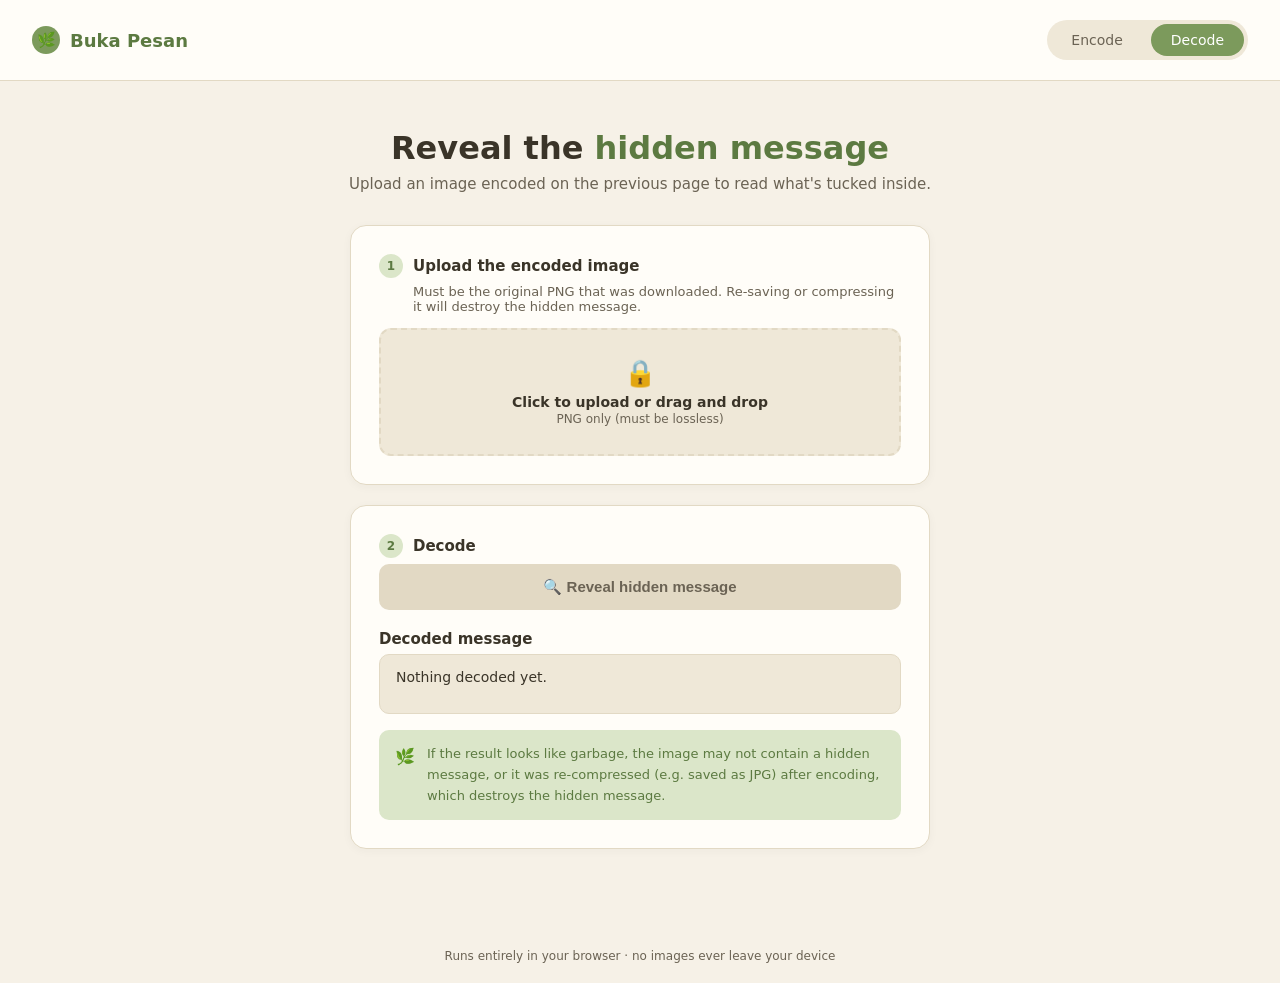
==== decode.html @ 11adced4 "my love" ====
<!DOCTYPE html>
<html lang="en">
<head>
<meta charset="UTF-8">
<meta name="viewport" content="width=device-width, initial-scale=1.0">
<title>Mau lihat pesan?</title>
<link rel="stylesheet" href="style.css">
</head>
<body>

<div class="topbar">
  <a href="encode.html" class="brand"><span class="leaf">&#127807;</span> Buka Pesan</a>
  <div class="nav">
    <a href="encode.html">Encode</a>
    <a href="decode.html" class="active">Decode</a>
  </div>
</div>

<div class="hero">
  <h1>Reveal the <span class="accent">hidden message</span></h1>
  <p>Upload an image encoded on the previous page to read what's tucked inside.</p>
</div>

<div class="container">

  <div class="card">
    <div class="step-label"><span class="step-num">1</span> Upload the encoded image</div>
    <p class="step-hint">Must be the original PNG that was downloaded. Re-saving or compressing it will destroy the hidden message.</p>

    <div class="dropzone" id="dropzone">
      <div class="icon">&#128274;</div>
      <div class="main-text">Click to upload or drag and drop</div>
      <div class="sub-text">PNG only (must be lossless)</div>
    </div>
    <input type="file" id="fileInput" accept="image/png" style="display:none;">

    <div class="preview-wrap" id="previewWrap">
      <img id="previewImg" alt="Uploaded preview">
      <div class="file-meta">
        <span id="fileMeta"></span>
        <button class="remove-btn" id="removeBtn">Remove</button>
      </div>
    </div>
  </div>

  <div class="card">
    <div class="step-label"><span class="step-num">2</span> Decode</div>
    <button class="btn-primary" id="decodeBtn" disabled>&#128269; Reveal hidden message</button>

    <div class="step-label" style="margin-top:20px;">Decoded message</div>
    <div class="result-box" id="resultBox">Nothing decoded yet.</div>

    <div class="info-box">
      <span class="i-icon">&#127807;</span>
      <span>If the result looks like garbage, the image may not contain a hidden message, or it was re-compressed (e.g. saved as JPG) after encoding, which destroys the hidden message.</span>
    </div>
  </div>

</div>

<div class="made-with">Runs entirely in your browser · no images ever leave your device</div>

<canvas id="workCanvas" style="display:none;"></canvas>

<script src="script.js"></script>
<script>
  const dropzone = document.getElementById('dropzone');
  const fileInput = document.getElementById('fileInput');
  const previewWrap = document.getElementById('previewWrap');
  const previewImg = document.getElementById('previewImg');
  const fileMeta = document.getElementById('fileMeta');
  const removeBtn = document.getElementById('removeBtn');
  const decodeBtn = document.getElementById('decodeBtn');
  const resultBox = document.getElementById('resultBox');
  const workCanvas = document.getElementById('workCanvas');

  let currentImage = null;

  setupDropzone(dropzone, fileInput, handleFile);

  function handleFile(file) {
    loadImageFile(file, (img, f) => {
      currentImage = img;
      previewImg.src = img.src;
      fileMeta.textContent = `${f.name} · ${img.width}×${img.height} · ${formatBytes(f.size)}`;
      previewWrap.classList.add('show');
      dropzone.style.display = 'none';
      decodeBtn.disabled = false;
      resultBox.textContent = 'Nothing decoded yet.';
      resultBox.classList.remove('success');
    });
  }

  removeBtn.addEventListener('click', () => {
    currentImage = null;
    fileInput.value = '';
    previewWrap.classList.remove('show');
    dropzone.style.display = 'block';
    decodeBtn.disabled = true;
    resultBox.textContent = 'Nothing decoded yet.';
    resultBox.classList.remove('success');
  });

  decodeBtn.addEventListener('click', () => {
    if (!currentImage) return;
    workCanvas.width = currentImage.width;
    workCanvas.height = currentImage.height;
    const ctx = workCanvas.getContext('2d');
    ctx.drawImage(currentImage, 0, 0);
    const imageData = ctx.getImageData(0, 0, workCanvas.width, workCanvas.height);
    const msg = decodeMessageFromImageData(imageData);

    if (msg) {
      resultBox.textContent = msg;
      resultBox.classList.add('success');
    } else {
      resultBox.textContent = 'No hidden message found in this image.';
      resultBox.classList.remove('success');
    }
  });
</script>

<script src="cyber.js"></script>

</body>
</html>
---- style.css ----
:root {
  --bg: #f6f1e7;
  --bg-soft: #efe8d8;
  --card: #fffdf8;
  --matcha: #7c9a5c;
  --matcha-dark: #5c7a41;
  --matcha-light: #dbe6c9;
  --clay: #c17a4e;
  --clay-dark: #a3603a;
  --ink: #3a3428;
  --ink-soft: #6b6354;
  --border: #e2d9c4;
  --success-bg: #e7f0dc;
  --success-text: #4c6b32;
}

* { box-sizing: border-box; }

body {
  margin: 0;
  font-family: 'Segoe UI', system-ui, -apple-system, sans-serif;
  background: var(--bg);
  color: var(--ink);
  min-height: 100vh;
}

.topbar {
  display: flex;
  align-items: center;
  justify-content: space-between;
  padding: 20px 32px;
  border-bottom: 1px solid var(--border);
  background: var(--card);
}

.brand {
  display: flex;
  align-items: center;
  gap: 10px;
  font-size: 18px;
  font-weight: 600;
  color: var(--matcha-dark);
  text-decoration: none;
}

.brand .leaf {
  width: 28px;
  height: 28px;
  border-radius: 50%;
  background: var(--matcha);
  display: flex;
  align-items: center;
  justify-content: center;
  color: #fff;
  font-size: 15px;
}

.nav {
  display: flex;
  gap: 8px;
  background: var(--bg-soft);
  padding: 4px;
  border-radius: 999px;
}

.nav a {
  padding: 8px 20px;
  border-radius: 999px;
  text-decoration: none;
  font-size: 14px;
  font-weight: 500;
  color: var(--ink-soft);
  transition: all 0.15s ease;
}

.nav a.active {
  background: var(--matcha);
  color: #fff;
}

.nav a:not(.active):hover {
  background: var(--matcha-light);
  color: var(--matcha-dark);
}

.hero {
  text-align: center;
  padding: 48px 20px 32px;
}

.hero h1 {
  margin: 0 0 8px;
  font-size: 32px;
  font-weight: 700;
  color: var(--ink);
}

.hero .accent {
  color: var(--matcha-dark);
}

.hero p {
  margin: 0;
  color: var(--ink-soft);
  font-size: 15px;
}

.container {
  max-width: 620px;
  margin: 0 auto;
  padding: 0 20px 60px;
}

.card {
  background: var(--card);
  border: 1px solid var(--border);
  border-radius: 16px;
  padding: 28px;
  margin-bottom: 20px;
  box-shadow: 0 2px 10px rgba(58, 52, 40, 0.04);
}

.step-label {
  display: flex;
  align-items: center;
  gap: 10px;
  font-size: 15px;
  font-weight: 600;
  margin-bottom: 6px;
  color: var(--ink);
}

.step-num {
  width: 24px;
  height: 24px;
  border-radius: 50%;
  background: var(--matcha-light);
  color: var(--matcha-dark);
  display: flex;
  align-items: center;
  justify-content: center;
  font-size: 12px;
  font-weight: 700;
  flex-shrink: 0;
}

.step-hint {
  font-size: 13px;
  color: var(--ink-soft);
  margin: 0 0 14px 34px;
}

.dropzone {
  border: 2px dashed var(--border);
  border-radius: 12px;
  padding: 28px;
  text-align: center;
  cursor: pointer;
  transition: all 0.15s ease;
  background: var(--bg-soft);
}

.dropzone:hover, .dropzone.dragover {
  border-color: var(--matcha);
  background: var(--matcha-light);
}

.dropzone .icon {
  font-size: 26px;
  color: var(--clay);
  margin-bottom: 6px;
}

.dropzone .main-text {
  font-weight: 600;
  font-size: 14px;
  color: var(--ink);
}

.dropzone .sub-text {
  font-size: 12px;
  color: var(--ink-soft);
  margin-top: 2px;
}

.preview-wrap {
  margin-top: 14px;
  display: none;
}

.preview-wrap.show { display: block; }

.preview-wrap img {
  width: 100%;
  border-radius: 10px;
  border: 1px solid var(--border);
  display: block;
}

.file-meta {
  display: flex;
  justify-content: space-between;
  align-items: center;
  font-size: 12px;
  color: var(--ink-soft);
  margin-top: 6px;
}

.remove-btn {
  background: none;
  border: none;
  color: var(--clay-dark);
  cursor: pointer;
  font-size: 12px;
  font-weight: 600;
}

textarea, input[type="text"] {
  width: 100%;
  border: 1px solid var(--border);
  border-radius: 10px;
  padding: 12px 14px;
  font-size: 14px;
  font-family: inherit;
  background: var(--bg-soft);
  color: var(--ink);
  resize: vertical;
  min-height: 90px;
}

textarea:focus, input[type="text"]:focus {
  outline: none;
  border-color: var(--matcha);
  background: var(--card);
}

.char-count {
  font-size: 12px;
  color: var(--matcha-dark);
  margin-top: 6px;
  font-weight: 500;
}

.char-count.warn {
  color: var(--clay-dark);
}

.btn-primary {
  width: 100%;
  padding: 14px;
  border: none;
  border-radius: 10px;
  background: var(--matcha);
  color: #fff;
  font-size: 15px;
  font-weight: 600;
  cursor: pointer;
  display: flex;
  align-items: center;
  justify-content: center;
  gap: 8px;
  transition: background 0.15s ease;
}

.btn-primary:hover { background: var(--matcha-dark); }

.btn-primary:disabled {
  background: var(--border);
  color: var(--ink-soft);
  cursor: not-allowed;
}

.btn-secondary {
  width: 100%;
  padding: 12px;
  border: 1px solid var(--matcha);
  border-radius: 10px;
  background: transparent;
  color: var(--matcha-dark);
  font-size: 14px;
  font-weight: 600;
  cursor: pointer;
}

.btn-secondary:hover { background: var(--matcha-light); }

.footnote {
  font-size: 12px;
  color: var(--ink-soft);
  text-align: center;
  margin-top: 10px;
}

.result-box {
  background: var(--bg-soft);
  border: 1px solid var(--border);
  border-radius: 10px;
  padding: 14px 16px;
  font-size: 14px;
  color: var(--ink);
  white-space: pre-wrap;
  word-break: break-word;
  min-height: 60px;
}

.result-box.success {
  background: var(--success-bg);
  color: var(--success-text);
  border-color: #c9dbb5;
  font-weight: 500;
}

.info-box {
  display: flex;
  gap: 12px;
  background: var(--matcha-light);
  border-radius: 10px;
  padding: 14px 16px;
  font-size: 13px;
  color: var(--matcha-dark);
  line-height: 1.6;
  margin-top: 16px;
}

.info-box .i-icon {
  flex-shrink: 0;
  font-size: 16px;
}

.checkbox-row {
  display: flex;
  align-items: center;
  gap: 8px;
  font-size: 13px;
  color: var(--ink-soft);
  margin: 12px 0 18px;
}

.checkbox-row input { accent-color: var(--matcha); }

.error-text {
  color: var(--clay-dark);
  font-size: 13px;
  margin-top: 6px;
  display: none;
}

.error-text.show { display: block; }

.made-with {
  text-align: center;
  font-size: 12px;
  color: var(--ink-soft);
  padding: 20px;
}
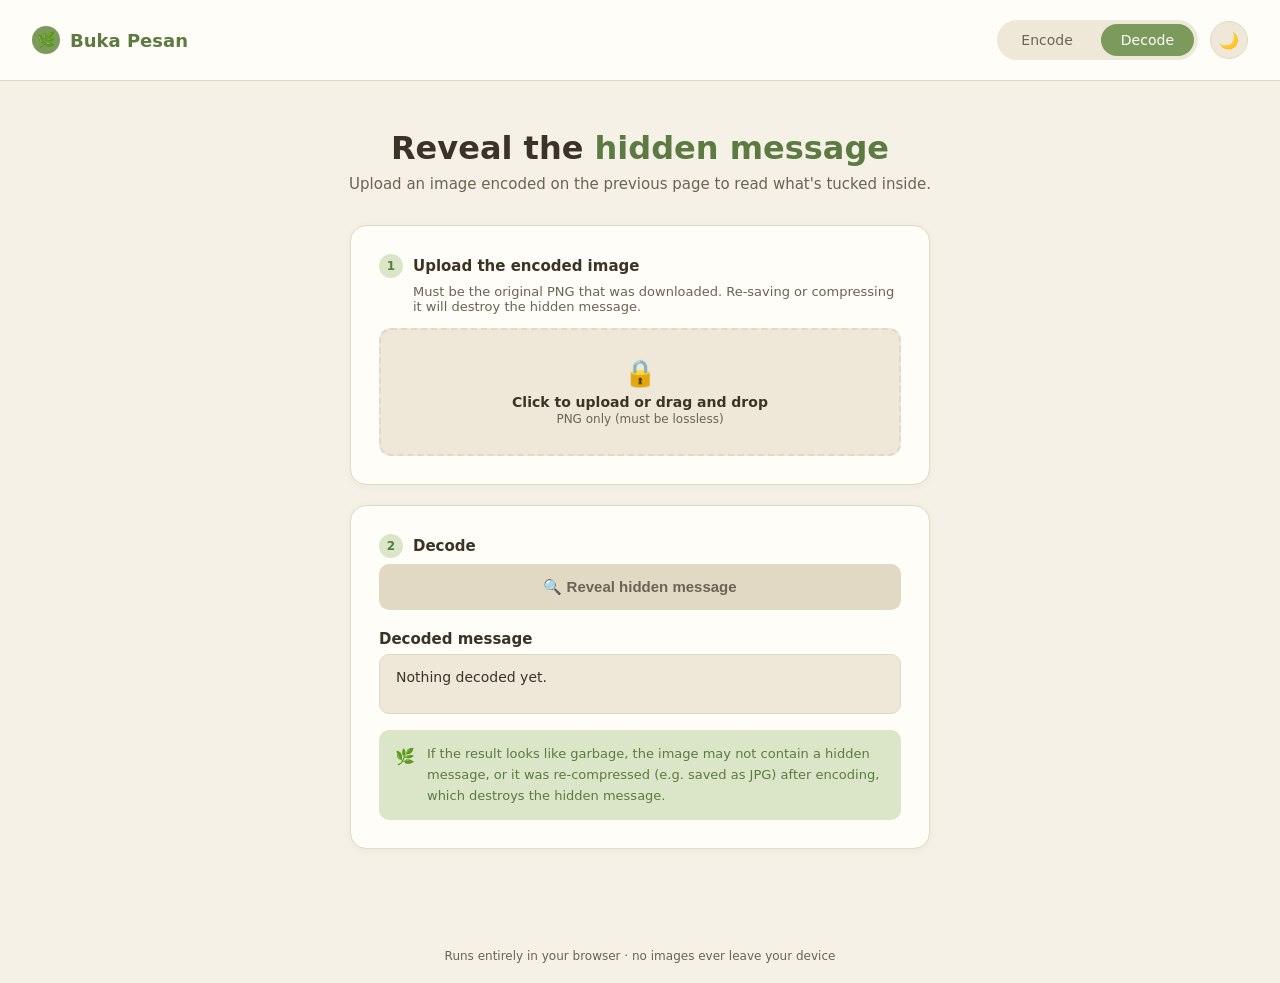
==== commit ec7fe8f8: "add dark mode" ====
--- a/decode.html
+++ b/decode.html
@@ -4,15 +4,31 @@
 <meta charset="UTF-8">
 <meta name="viewport" content="width=device-width, initial-scale=1.0">
 <title>Mau lihat pesan?</title>
+<link rel="icon" href="data:image/svg+xml,<svg xmlns='http://www.w3.org/2000/svg' viewBox='0 0 100 100'><text y='.9em' font-size='90'>🌿</text></svg>">
 <link rel="stylesheet" href="style.css">
+<script>
+  (function() {
+    const savedTheme = localStorage.getItem('theme');
+    const prefersDark = window.matchMedia('(prefers-color-scheme: dark)').matches;
+    if (savedTheme === 'dark' || (!savedTheme && prefersDark)) {
+      document.documentElement.classList.add('dark-mode');
+    }
+  })();
+</script>
 </head>
 <body>
 
 <div class="topbar">
-  <a href="encode.html" class="brand"><span class="leaf">&#127807;</span> Buka Pesan</a>
-  <div class="nav">
-    <a href="encode.html">Encode</a>
-    <a href="decode.html" class="active">Decode</a>
+  <a href="index.html" class="brand"><span class="leaf">&#127807;</span> Buka Pesan</a>
+  <div style="display: flex; align-items: center; gap: 12px;">
+    <div class="nav">
+      <a href="index.html">Encode</a>
+      <a href="decode.html" class="active">Decode</a>
+    </div>
+    <button id="themeToggle" class="theme-toggle-btn" title="Toggle theme">
+      <span class="sun-icon">☀️</span>
+      <span class="moon-icon">🌙</span>
+    </button>
   </div>
 </div>
 
--- a/style.css
+++ b/style.css
@@ -12,7 +12,27 @@
   --border: #e2d9c4;
   --success-bg: #e7f0dc;
   --success-text: #4c6b32;
-}
+  --shadow-color: rgba(58, 52, 40, 0.04);
+}
+
+.dark-mode {
+  --bg: #141412;
+  --bg-soft: #1d1d19;
+  --card: #1f1f1b;
+  --matcha: #8fae6f;
+  --matcha-dark: #b8d59b;
+  --matcha-light: #2d3c1e;
+  --clay: #e0966a;
+  --clay-dark: #f0ab82;
+  --ink: #eae6dd;
+  --ink-soft: #aaa395;
+  --border: #38352e;
+  --success-bg: #1c2b11;
+  --success-text: #a4c984;
+  --shadow-color: rgba(0, 0, 0, 0.2);
+}
+
+
 
 * { box-sizing: border-box; }
 
@@ -117,7 +137,7 @@
   border-radius: 16px;
   padding: 28px;
   margin-bottom: 20px;
-  box-shadow: 0 2px 10px rgba(58, 52, 40, 0.04);
+  box-shadow: 0 2px 10px var(--shadow-color);
 }
 
 .step-label {
@@ -353,3 +373,41 @@
   color: var(--ink-soft);
   padding: 20px;
 }
+
+/* Theme Toggle Button */
+.theme-toggle-btn {
+  background: var(--bg-soft);
+  border: 1px solid var(--border);
+  color: var(--ink);
+  cursor: pointer;
+  width: 38px;
+  height: 38px;
+  border-radius: 50%;
+  display: flex;
+  align-items: center;
+  justify-content: center;
+  font-size: 16px;
+  transition: all 0.2s ease;
+  user-select: none;
+}
+
+.theme-toggle-btn:hover {
+  background: var(--matcha-light);
+  color: var(--matcha-dark);
+  border-color: var(--matcha);
+  transform: scale(1.05);
+}
+
+.dark-mode .sun-icon {
+  display: block;
+}
+.dark-mode .moon-icon {
+  display: none;
+}
+:not(.dark-mode) .sun-icon {
+  display: none;
+}
+:not(.dark-mode) .moon-icon {
+  display: block;
+}
+
